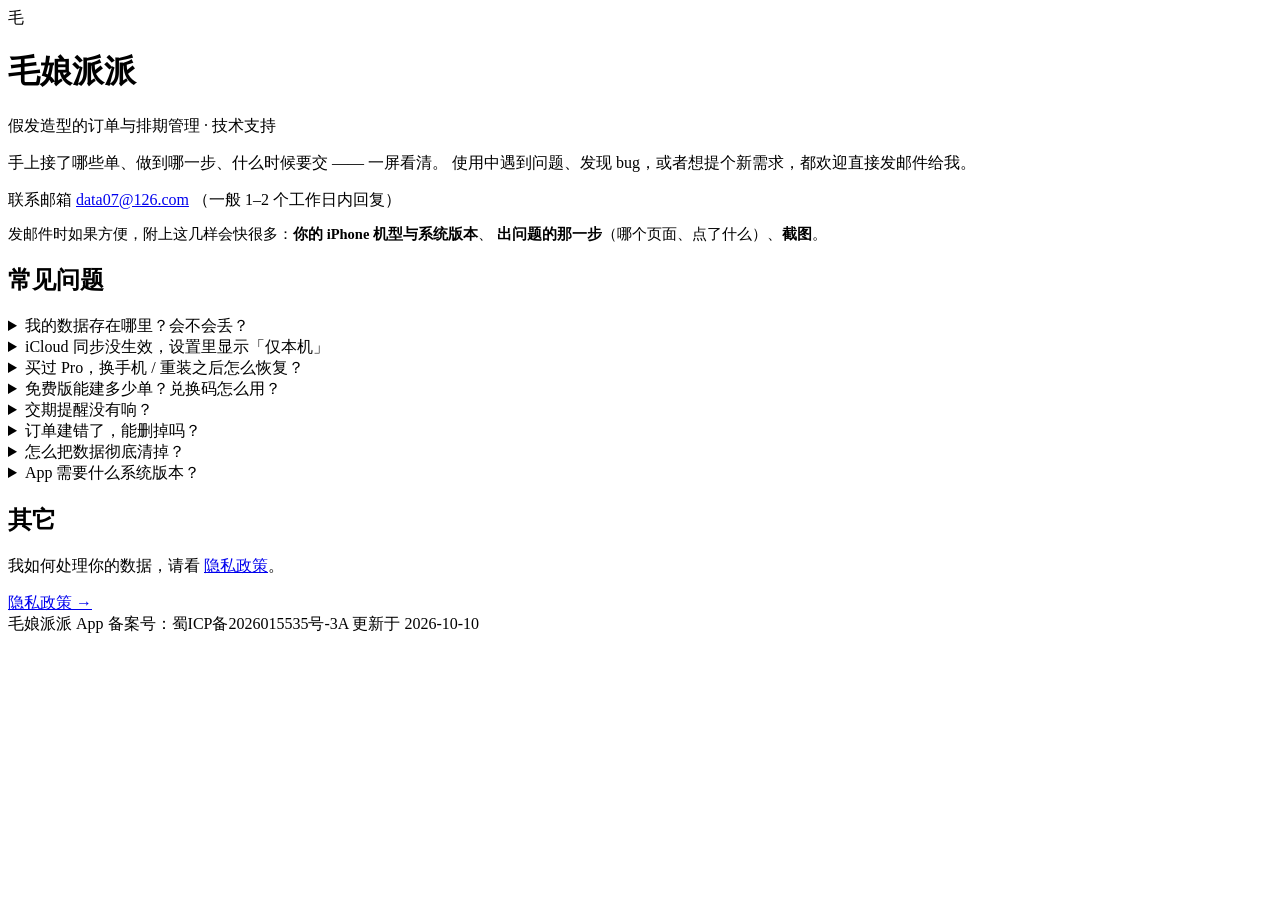
==== index.html @ eaf071fd "site: add index.html" ====
<!DOCTYPE html>
<html lang="zh-CN">
<head>
<meta charset="utf-8">
<meta name="viewport" content="width=device-width, initial-scale=1">
<meta name="description" content="毛娘派派 —— 给毛娘、假发造型师用的订单事务管理 App。技术支持与常见问题。">
<meta name="color-scheme" content="light dark">
<title>技术支持 · 毛娘派派</title>
<link rel="stylesheet" href="style.css">
</head>
<body>
<main class="wrap">

  <header class="hero">
    <div class="logo" aria-hidden="true">毛</div>
    <div class="hero-text">
      <h1>毛娘派派</h1>
      <p class="sub">假发造型的订单与排期管理 · 技术支持</p>
    </div>
  </header>

  <p class="lead">
    手上接了哪些单、做到哪一步、什么时候要交 —— 一屏看清。
    使用中遇到问题、发现 bug，或者想提个新需求，都欢迎直接发邮件给我。
  </p>

  <div class="card contact">
    <span class="label">联系邮箱</span>
    <span class="value"><a href="mailto:data07@126.com">data07@126.com</a></span>
    <span class="label">（一般 1–2 个工作日内回复）</span>
  </div>

  <p class="lead" style="font-size:14.5px;">
    发邮件时如果方便，附上这几样会快很多：<strong>你的 iPhone 机型与系统版本</strong>、
    <strong>出问题的那一步</strong>（哪个页面、点了什么）、<strong>截图</strong>。
  </p>

  <h2>常见问题</h2>

  <details>
    <summary>我的数据存在哪里？会不会丢？</summary>
    <div class="body">
      <p>
        数据默认保存在<strong>你自己的手机本地</strong>。如果你登录了 iCloud 并开启了同步，
        还会同时保存在<strong>你本人 iCloud 的私有空间</strong>里。
      </p>
      <p>
        我没有服务器、拿不到你的任何数据（详见
        <a href="privacy.html">隐私政策</a>）。也正因如此，<strong>建议你定期做一次导出备份</strong> ——
        手机丢了、换机、误操作清空时，备份就是唯一的取回路径。
      </p>
      <p>路径：<strong>我的 → 设置 → 导出 / 备份</strong>，可以导出 CSV 表格或 JSON 原始数据。</p>
    </div>
  </details>

  <details>
    <summary>iCloud 同步没生效，设置里显示「仅本机」</summary>
    <div class="body">
      <p>按顺序检查这几项：</p>
      <ul>
        <li>iPhone 上<strong>已登录 iCloud</strong>（系统设置 → 你的名字）</li>
        <li>系统设置 → 你的名字 → <strong>iCloud → 云盘（iCloud Drive）已打开</strong></li>
        <li>系统设置 → 你的名字 → iCloud → <strong>「毛娘派派」的开关是打开的</strong></li>
        <li>网络通畅（同步要联网；飞行模式下只走本机）</li>
      </ul>
      <p>
        都正常的话，等几分钟会自动同步。若仍显示「仅本机」，把 App 从后台划掉重开一次；
        还是不行就发邮件给我，附上设置页那张截图的「同步」一栏。
      </p>
      <p><strong>注意：</strong>不同设备上的数据要合并，前提是两边都登录了<strong>同一个 Apple ID</strong>。</p>
    </div>
  </details>

  <details>
    <summary>买过 Pro，换手机 / 重装之后怎么恢复？</summary>
    <div class="body">
      <p>
        买断是记在<strong>你的 Apple ID</strong> 上的，不会丢。新设备上用同一个 Apple ID 登录后：
      </p>
      <p>
        打开 <strong>我的 → 升级派派 Pro</strong>，点页面下方的
        <strong>「已经买过了？恢复购买」</strong> 即可，不需要再付一次钱。
      </p>
      <p>
        如果点了没反应，先确认设备已登录 App Store 账号、网络正常，然后重开 App 再试一次。
      </p>
    </div>
  </details>

  <details>
    <summary>免费版能建多少单？兑换码怎么用？</summary>
    <div class="body">
      <p>
        免费版<strong>同时在做的（进行中）订单</strong>最多 <strong>30 单</strong>。
        注意这个上限只统计「进行中」—— 做完归档成「已完成」的单不再占额度，
        所以单子越攒越多也不会被锁死。
      </p>
      <p>
        另外，<strong>它只限制「新建」，不会回收你已经有的任何数据</strong>：
        超出上限时只是拦下新建动作，手上的单照旧，进度、金额、排期都不动。
      </p>
      <p>
        想要更高的上限，可以进 <strong>QQ 粉丝群 953282953</strong> 领一枚兑换码，
        在 <strong>我的 → 设置 → 兑换码</strong> 里输入即可。兑换码只提高免费额度上限，
        不赠送 Pro 权益；一次性买断 Pro 则完全不设上限。
      </p>
    </div>
  </details>

  <details>
    <summary>交期提醒没有响？</summary>
    <div class="body">
      <p>交期提醒是<strong>本地通知</strong>，需要系统授权。检查：</p>
      <ul>
        <li>系统设置 → <strong>通知 → 毛娘派派</strong> → 允许通知，且没被设成「静音」</li>
        <li>系统设置 → 专注模式 / 勿扰模式是否正在拦截</li>
        <li>订单上是否填了<strong>交付日期</strong>（没填日期就不会有提醒）</li>
      </ul>
      <p>提醒默认在交期前几天和交期当天早上 9:00 各来一次。</p>
    </div>
  </details>

  <details>
    <summary>订单建错了，能删掉吗？</summary>
    <div class="body">
      <p>
        没有「删除」，只有<strong>「取消订单」</strong>—— 这是有意的：
        订单就是你的账，删掉容易对不上。取消后记录仍在，随时能改回任何状态。
      </p>
      <ul>
        <li>在订单列表<strong>右滑</strong> → 「取消订单」</li>
        <li>或进订单详情 → 右上角 <strong>⋯ → 取消订单</strong></li>
        <li>取消后可以在「已取消」筛选里找到它，改回其它状态</li>
      </ul>
    </div>
  </details>

  <details>
    <summary>怎么把数据彻底清掉？</summary>
    <div class="body">
      <p>
        App 内：<strong>我的 → 设置 → 清空数据</strong>。清空前 App 会自动在本地留一份 JSON 快照
        （可在「导出 / 备份」里取回），清空会同步到 iCloud 上的所有设备。
      </p>
      <p>
        想连 iCloud 上的副本一起删除：系统设置 → 你的名字 → iCloud →
        管理账户存储 → 选中「毛娘派派」→ 删除数据。
      </p>
      <p>卸载 App 只会清掉本机数据，iCloud 上的那份需要按上一段单独删除。</p>
    </div>
  </details>

  <details>
    <summary>App 需要什么系统版本？</summary>
    <div class="body">
      <p>
        需要 <strong>iOS 17.0 或更高版本</strong>，目前仅支持 iPhone 竖屏，界面语言为简体中文。
      </p>
    </div>
  </details>

  <h2>其它</h2>
  <p class="lead">
    我如何处理你的数据，请看 <a href="privacy.html">隐私政策</a>。
  </p>

  <nav class="topnav">
    <a href="privacy.html">隐私政策 →</a>
  </nav>

  <footer>
    <span>毛娘派派</span>
    <span class="fill"></span>
    <span>App 备案号：蜀ICP备2026015535号-3A</span>
    <span>更新于 2026-10-10</span>
  </footer>

</main>
</body>
</html>
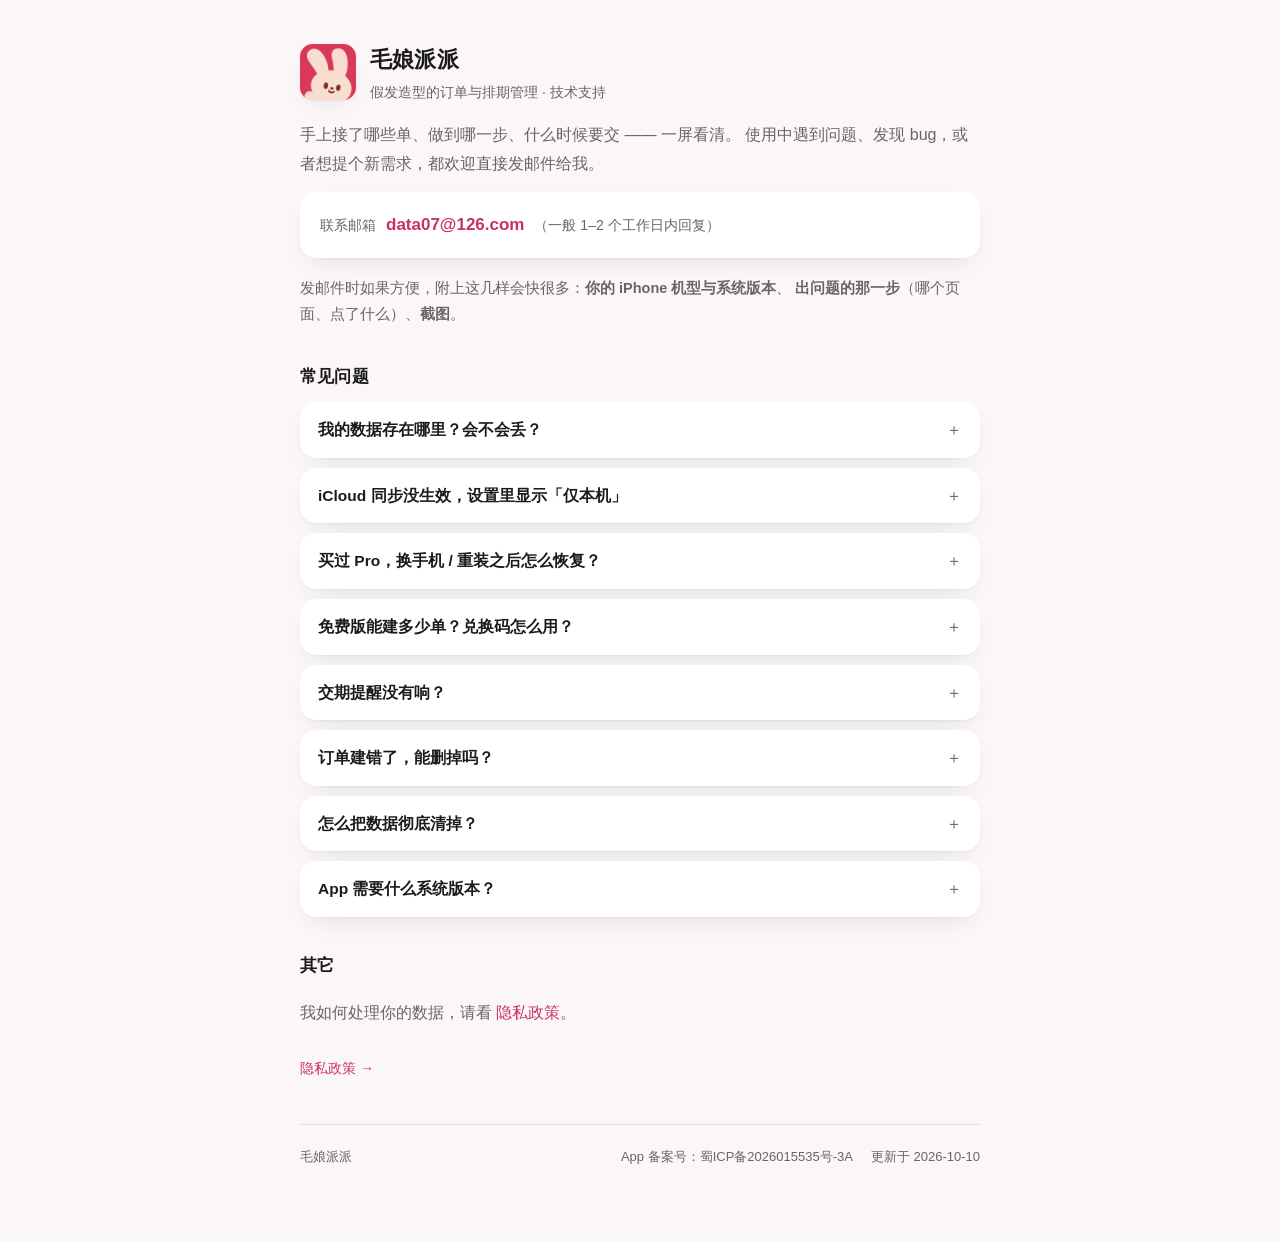
==== commit 4be9f951: "site: 换上真实 App 图标（含深色变体）+ favicon / apple-touch-icon / 分享卡片" ====
--- a/index.html
+++ b/index.html
@@ -5,14 +5,29 @@
 <meta name="viewport" content="width=device-width, initial-scale=1">
 <meta name="description" content="毛娘派派 —— 给毛娘、假发造型师用的订单事务管理 App。技术支持与常见问题。">
 <meta name="color-scheme" content="light dark">
+<meta name="theme-color" content="#fbf7f8" media="(prefers-color-scheme: light)">
+<meta name="theme-color" content="#141214" media="(prefers-color-scheme: dark)">
 <title>技术支持 · 毛娘派派</title>
+<link rel="icon" type="image/png" sizes="32x32" href="favicon-32.png">
+<link rel="icon" type="image/png" sizes="32x32" href="favicon-32-dark.png" media="(prefers-color-scheme: dark)">
+<link rel="apple-touch-icon" href="apple-touch-icon.png">
 <link rel="stylesheet" href="style.css">
+<meta property="og:type" content="website">
+<meta property="og:site_name" content="毛娘派派">
+<meta property="og:title" content="技术支持 · 毛娘派派">
+<meta property="og:description" content="给毛娘、假发造型师用的订单事务管理 App。使用问题、反馈与联系方式。">
+<meta property="og:url" content="https://cndata07.github.io/papaiwig-site/">
+<meta property="og:image" content="https://cndata07.github.io/papaiwig-site/icon-512.png">
+<meta name="twitter:card" content="summary">
 </head>
 <body>
 <main class="wrap">
 
   <header class="hero">
-    <div class="logo" aria-hidden="true">毛</div>
+    <picture class="logo">
+      <source media="(prefers-color-scheme: dark)" srcset="icon-dark-256.png">
+      <img src="icon-256.png" alt="毛娘派派 App 图标" width="56" height="56">
+    </picture>
     <div class="hero-text">
       <h1>毛娘派派</h1>
       <p class="sub">假发造型的订单与排期管理 · 技术支持</p>
--- a/style.css
+++ b/style.css
@@ -0,0 +1,289 @@
+/* 毛娘派派 · 官网 / 支持 / 隐私政策 —— 共用样式
+   零依赖、单文件、随系统深浅色切换。 */
+
+:root {
+  color-scheme: light dark;
+
+  --bg: #fbf7f8;
+  --surface: #ffffff;
+  --text: #1c1a1b;
+  --text-muted: #6b6366;
+  --hairline: rgba(28, 26, 27, 0.10);
+
+  --brand: #e86a8e;
+  --brand-strong: #c9325f;
+  --brand-soft: #fdeef3;
+
+  --radius: 16px;
+  --radius-sm: 12px;
+  --shadow: 0 1px 2px rgba(28, 26, 27, 0.04), 0 10px 28px -14px rgba(28, 26, 27, 0.18);
+}
+
+@media (prefers-color-scheme: dark) {
+  :root {
+    --bg: #141214;
+    --surface: #1e1b1d;
+    --text: #f2eef0;
+    --text-muted: #a49ba0;
+    --hairline: rgba(255, 255, 255, 0.12);
+
+    --brand: #f287a8;
+    --brand-strong: #ff9dba;
+    --brand-soft: rgba(242, 135, 168, 0.14);
+
+    --shadow: 0 1px 2px rgba(0, 0, 0, 0.30), 0 14px 32px -16px rgba(0, 0, 0, 0.60);
+  }
+}
+
+* { box-sizing: border-box; }
+
+html {
+  -webkit-text-size-adjust: 100%;
+  scroll-behavior: smooth;
+}
+
+body {
+  margin: 0;
+  background: var(--bg);
+  color: var(--text);
+  font-family: -apple-system, BlinkMacSystemFont, "SF Pro Text", "PingFang SC",
+    "Hiragino Sans GB", "Microsoft YaHei", "Noto Sans SC", sans-serif;
+  font-size: 16px;
+  line-height: 1.78;
+  font-feature-settings: "tnum";
+}
+
+.wrap {
+  max-width: 720px;
+  margin: 0 auto;
+  padding: 40px 20px 72px;
+}
+
+/* ── 顶部 ───────────────────────────── */
+
+.hero {
+  display: flex;
+  align-items: center;
+  gap: 14px;
+}
+
+/* App 图标。⚠️ 图标源文件是**满幅方图**（iOS 端那圈圆角由系统裁），
+   所以官网上必须自己给 —— `22.37%` 是 CSS 里最接近 iOS 超椭圆的一档。 */
+.logo {
+  width: 56px;
+  height: 56px;
+  flex: none;
+  display: block;
+  border-radius: 22.37%;
+  overflow: hidden;
+  box-shadow: var(--shadow);
+}
+
+.logo img {
+  display: block;
+  width: 100%;
+  height: 100%;
+}
+
+.hero-text h1 {
+  margin: 0;
+  font-size: 22px;
+  letter-spacing: 0.01em;
+}
+
+.hero-text .sub {
+  margin: 3px 0 0;
+  color: var(--text-muted);
+  font-size: 14px;
+  line-height: 1.5;
+}
+
+.lead {
+  color: var(--text-muted);
+  margin: 18px 0 0;
+}
+
+/* ── 标题层级 ───────────────────────── */
+
+h2 {
+  font-size: 17px;
+  margin: 34px 0 10px;
+  letter-spacing: 0.01em;
+}
+
+h3 {
+  font-size: 15px;
+  margin: 22px 0 6px;
+}
+
+p { margin: 10px 0; }
+
+ul, ol {
+  margin: 10px 0;
+  padding-left: 1.3em;
+}
+
+li { margin: 5px 0; }
+
+strong { font-weight: 600; }
+
+/* ── 链接 ───────────────────────────── */
+
+a {
+  color: var(--brand-strong);
+  text-decoration: none;
+}
+
+a:hover {
+  text-decoration: underline;
+  text-underline-offset: 3px;
+}
+
+/* ── 卡片 ───────────────────────────── */
+
+.card {
+  background: var(--surface);
+  border-radius: var(--radius);
+  padding: 18px 20px;
+  box-shadow: var(--shadow);
+  margin: 14px 0;
+}
+
+.card > :first-child { margin-top: 0; }
+.card > :last-child { margin-bottom: 0; }
+
+.summary-card {
+  background: var(--brand-soft);
+  border-radius: var(--radius);
+  padding: 18px 20px;
+  margin: 22px 0;
+  box-shadow: none;
+}
+
+.summary-card p {
+  margin: 0;
+  font-size: 15.5px;
+}
+
+.summary-card p + p { margin-top: 8px; }
+
+/* ── 联系块 ─────────────────────────── */
+
+.contact {
+  display: flex;
+  flex-wrap: wrap;
+  align-items: baseline;
+  gap: 4px 10px;
+}
+
+.contact .label {
+  color: var(--text-muted);
+  font-size: 14px;
+  flex: none;
+}
+
+.contact .value {
+  font-size: 17px;
+  font-weight: 600;
+}
+
+/* ── 表格 ───────────────────────────── */
+
+.table-scroll { overflow-x: auto; }
+
+.table {
+  width: 100%;
+  border-collapse: collapse;
+  font-size: 14.5px;
+  line-height: 1.65;
+}
+
+.table th,
+.table td {
+  text-align: left;
+  padding: 10px 12px;
+  border-bottom: 1px solid var(--hairline);
+  vertical-align: top;
+}
+
+.table th {
+  color: var(--text-muted);
+  font-weight: 600;
+  white-space: nowrap;
+}
+
+.table tr:last-child td,
+.table tr:last-child th { border-bottom: none; }
+
+/* ── FAQ（原生折叠，无 JS）────────────── */
+
+details {
+  background: var(--surface);
+  border-radius: var(--radius);
+  box-shadow: var(--shadow);
+  padding: 14px 18px;
+  margin: 10px 0;
+}
+
+details summary {
+  cursor: pointer;
+  font-weight: 600;
+  font-size: 15.5px;
+  list-style: none;
+  display: flex;
+  justify-content: space-between;
+  align-items: baseline;
+  gap: 12px;
+}
+
+details summary::-webkit-details-marker { display: none; }
+
+details summary::after {
+  content: "＋";
+  flex: none;
+  color: var(--text-muted);
+  font-weight: 400;
+}
+
+details[open] summary::after { content: "－"; }
+
+details .body {
+  margin-top: 10px;
+  color: var(--text);
+  font-size: 15px;
+}
+
+details .body > :first-child { margin-top: 0; }
+details .body > :last-child { margin-bottom: 0; }
+
+details .body p,
+details .body ul { color: var(--text); }
+
+/* ── 返回 / 页脚 ─────────────────────── */
+
+.topnav {
+  margin: 28px 0 0;
+  font-size: 14px;
+}
+
+footer {
+  margin-top: 44px;
+  padding-top: 20px;
+  border-top: 1px solid var(--hairline);
+  color: var(--text-muted);
+  font-size: 13px;
+  line-height: 1.9;
+  display: flex;
+  flex-wrap: wrap;
+  gap: 4px 18px;
+  align-items: baseline;
+}
+
+footer .fill { flex: 1 1 auto; }
+
+@media (max-width: 480px) {
+  .wrap { padding: 28px 16px 56px; }
+  .hero-text h1 { font-size: 20px; }
+  h2 { margin-top: 28px; }
+  .card, .summary-card, details { padding-left: 16px; padding-right: 16px; }
+}
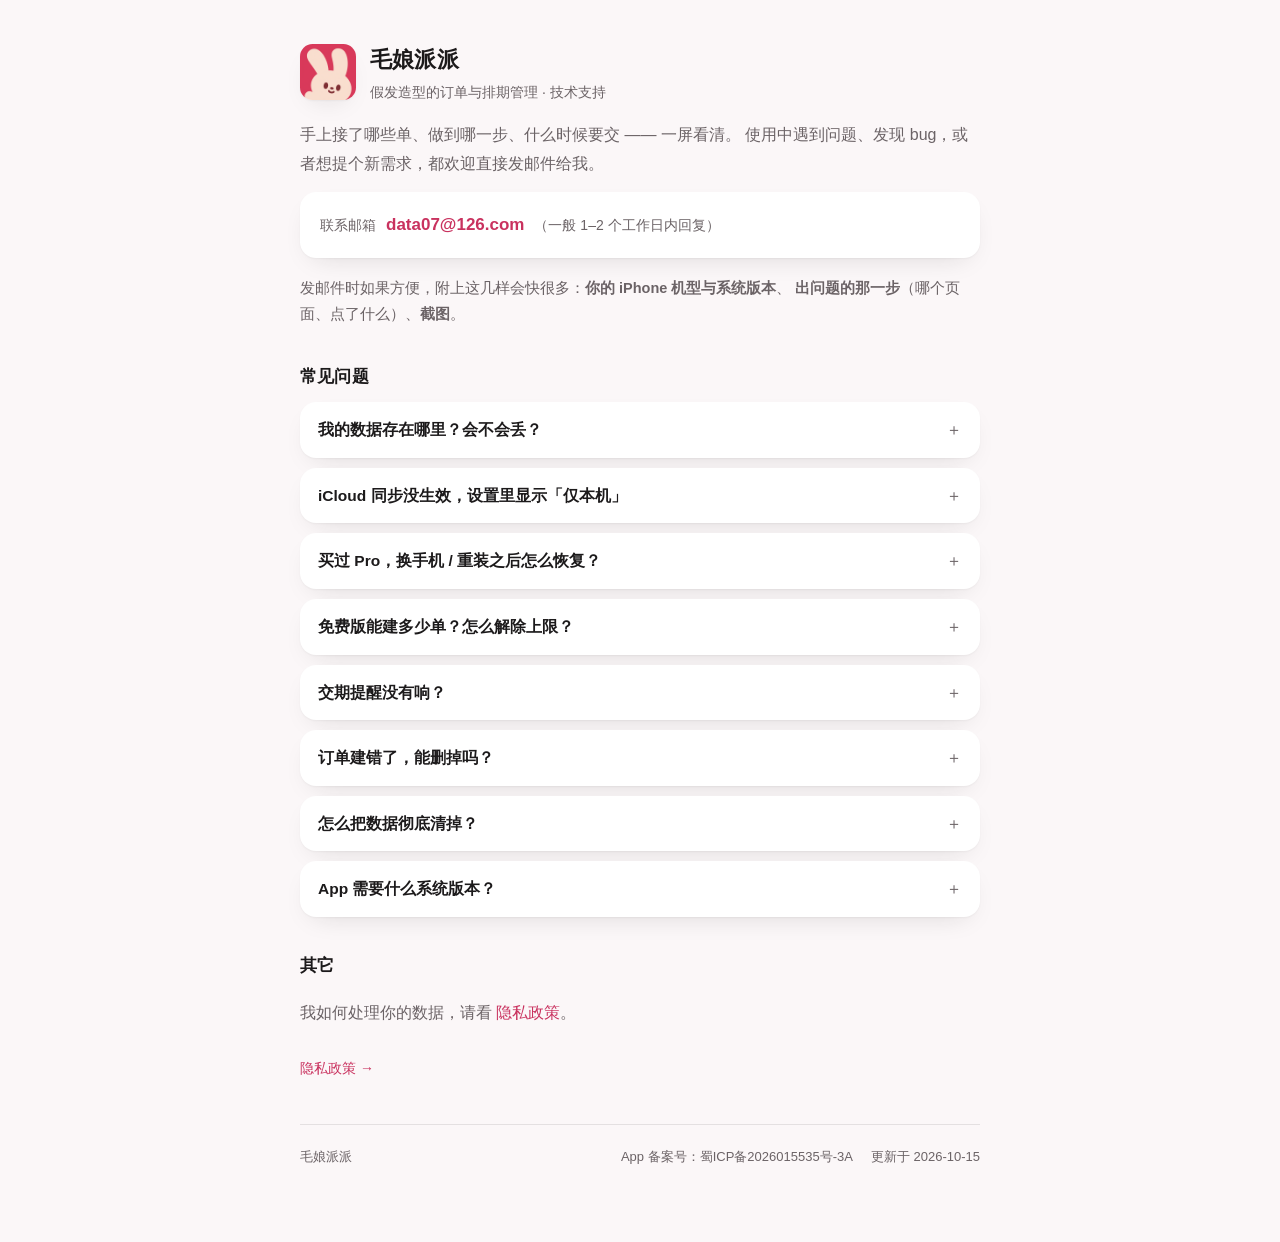
==== commit ddbc1fbb: "docs: 同步兑换码退役（FAQ 改为买断 Pro 引导，隐私政策改历史额度并更新生效日期）" ====
--- a/index.html
+++ b/index.html
@@ -103,7 +103,7 @@
   </details>
 
   <details>
-    <summary>免费版能建多少单？兑换码怎么用？</summary>
+    <summary>免费版能建多少单？怎么解除上限？</summary>
     <div class="body">
       <p>
         免费版<strong>同时在做的（进行中）订单</strong>最多 <strong>30 单</strong>。
@@ -115,9 +115,10 @@
         超出上限时只是拦下新建动作，手上的单照旧，进度、金额、排期都不动。
       </p>
       <p>
-        想要更高的上限，可以进 <strong>QQ 粉丝群 953282953</strong> 领一枚兑换码，
-        在 <strong>我的 → 设置 → 兑换码</strong> 里输入即可。兑换码只提高免费额度上限，
-        不赠送 Pro 权益；一次性买断 Pro 则完全不设上限。
+        想要不受这个上限约束，可以一次性买断 <strong>派派 Pro</strong>
+        （<strong>我的 → 升级派派 Pro</strong>）。买断后完全不设上限，也不会自动续费；
+        换手机或重装后，用同一个 Apple ID 点「已经买过了？恢复购买」即可找回，
+        不需要再付一次钱。
       </p>
     </div>
   </details>
@@ -187,7 +188,7 @@
     <span>毛娘派派</span>
     <span class="fill"></span>
     <span>App 备案号：蜀ICP备2026015535号-3A</span>
-    <span>更新于 2026-10-10</span>
+    <span>更新于 2026-10-15</span>
   </footer>
 
 </main>
